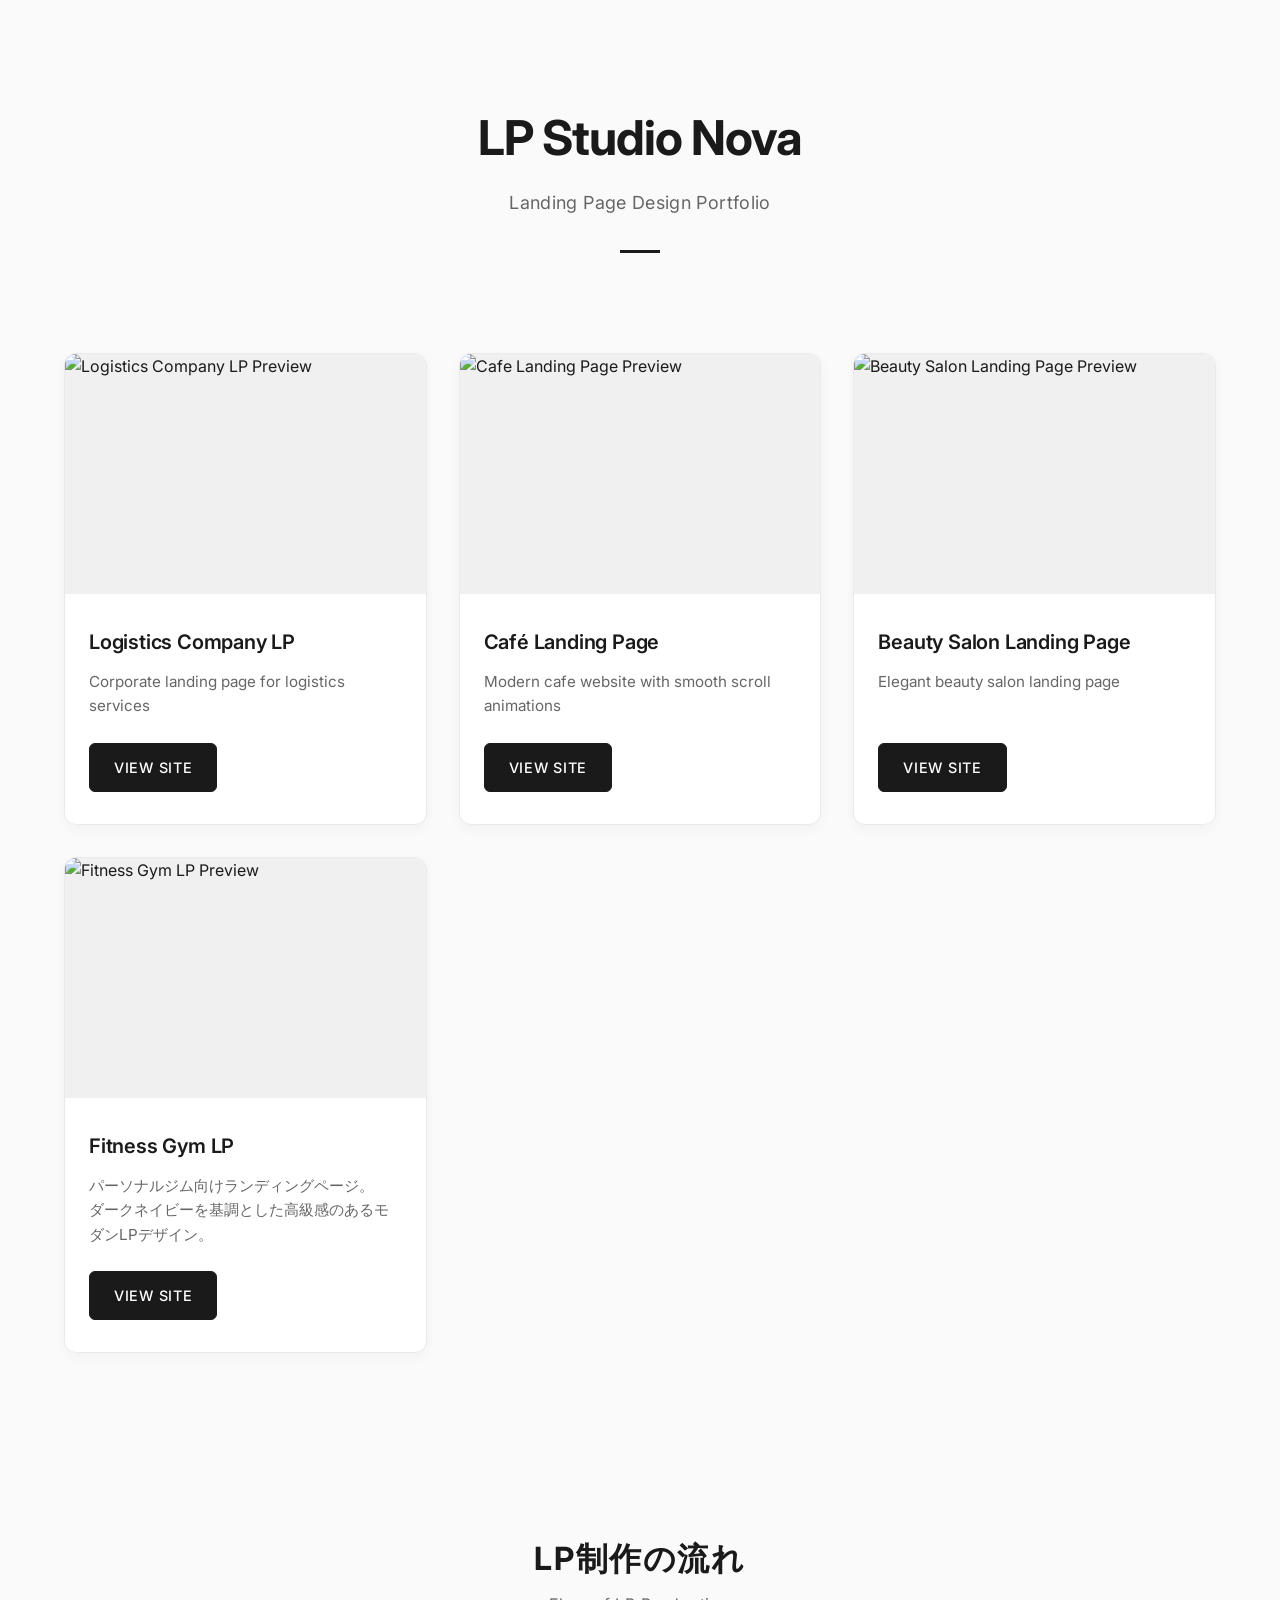
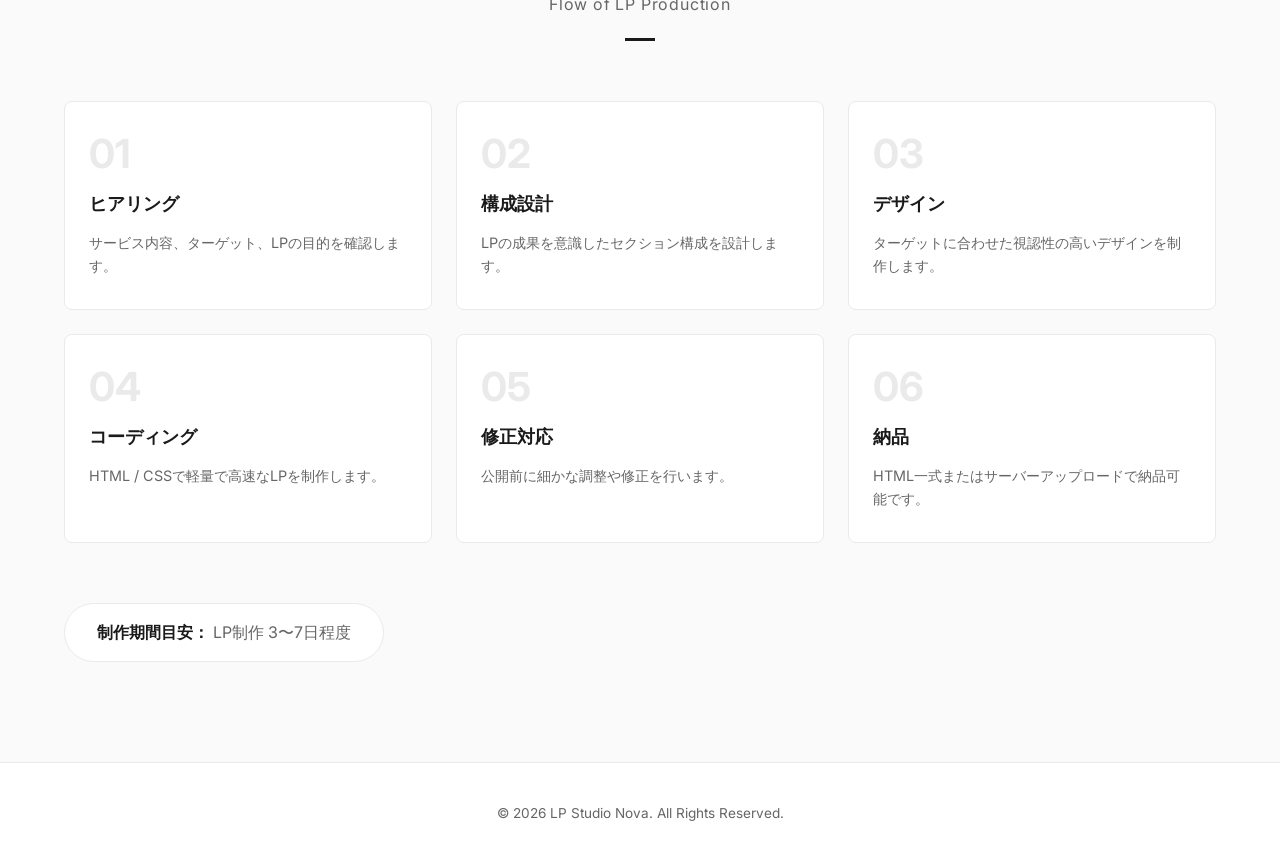
==== index.html @ b350d68b "Add files via upload" ====
<!DOCTYPE html>
<html lang="en">

<head>
    <meta charset="UTF-8">
    <meta name="viewport" content="width=device-width, initial-scale=1.0">
    <title>LP Studio Nova | Landing Page Design Portfolio</title>
    <meta name="description"
        content="LP Studio Nova - Showcase of clean, modern, and professional landing page designs.">
    <!-- Google Fonts: Inter -->
    <link rel="preconnect" href="https://fonts.googleapis.com">
    <link rel="preconnect" href="https://fonts.gstatic.com" crossorigin>
    <link href="https://fonts.googleapis.com/css2?family=Inter:wght@300;400;500;600;700&display=swap" rel="stylesheet">
    <!-- Custom CSS -->
    <link rel="stylesheet" href="style.css">
</head>

<body>
    <div class="page-wrapper">
        <!-- Header / Hero Section -->
        <header class="hero">
            <div class="container text-center">
                <h1 class="hero-title">LP Studio Nova</h1>
                <p class="hero-subtitle">Landing Page Design Portfolio</p>
                <div class="hero-divider"></div>
            </div>
        </header>

        <!-- Portfolio Grid Section -->
        <main class="portfolio-section">
            <div class="container">
                <div class="portfolio-grid">

                    <!-- Card 1: Logistics Company LP -->
                    <article class="portfolio-card">
                        <div class="card-image-wrapper">
                            <!-- Placeholder image representing Logistics / Corporate -->
                            <img src="https://images.unsplash.com/photo-1586528116311-ad8dd3c8310d?q=80&w=2070&auto=format&fit=crop"
                                alt="Logistics Company LP Preview" class="card-image" loading="lazy">
                        </div>
                        <div class="card-content">
                            <h2 class="card-title">Logistics Company LP</h2>
                            <p class="card-description">Corporate landing page for logistics services</p>
                            <a href="https://lp-studio-nova.github.io/logistics-lp/" target="_blank"
                                rel="noopener noreferrer" class="btn btn-primary">View Site</a>
                        </div>
                    </article>

                    <!-- Card 2: Cafe Landing Page -->
                    <article class="portfolio-card">
                        <div class="card-image-wrapper">
                            <!-- Placeholder image representing Cafe / Modern -->
                            <img src="https://images.unsplash.com/photo-1554118811-1e0d58224f24?q=80&w=2047&auto=format&fit=crop"
                                alt="Cafe Landing Page Preview" class="card-image" loading="lazy">
                        </div>
                        <div class="card-content">
                            <h2 class="card-title">Café Landing Page</h2>
                            <p class="card-description">Modern cafe website with smooth scroll animations</p>
                            <a href="https://lp-studio-nova.github.io/cafe-lp/" target="_blank"
                                rel="noopener noreferrer" class="btn btn-primary">View Site</a>
                        </div>
                    </article>

                    <!-- Card 3: Beauty Salon Landing Page -->
                    <article class="portfolio-card">
                        <div class="card-image-wrapper">
                            <!-- Placeholder image representing Beauty Salon / Elegant -->
                            <img src="https://images.unsplash.com/photo-1560066984-138dadb4c035?q=80&w=1974&auto=format&fit=crop"
                                alt="Beauty Salon Landing Page Preview" class="card-image" loading="lazy">
                        </div>
                        <div class="card-content">
                            <h2 class="card-title">Beauty Salon Landing Page</h2>
                            <p class="card-description">Elegant beauty salon landing page</p>
                            <a href="https://lp-studio-nova.github.io/beauty-lp/" target="_blank"
                                rel="noopener noreferrer" class="btn btn-primary">View Site</a>
                        </div>
                    </article>

                    <!-- Card 4: Fitness Gym LP -->
                    <article class="portfolio-card">
                        <div class="card-image-wrapper">
                            <!-- Placeholder image representing Fitness Gym / Modern -->
                            <img src="https://images.unsplash.com/photo-1534438327276-14e5300c3a48?q=80&w=2070&auto=format&fit=crop"
                                alt="Fitness Gym LP Preview" class="card-image" loading="lazy">
                        </div>
                        <div class="card-content">
                            <h2 class="card-title">Fitness Gym LP</h2>
                            <p class="card-description">パーソナルジム向けランディングページ。<br>ダークネイビーを基調とした高級感のあるモダンLPデザイン。</p>
                            <a href="https://lp-studio-nova.github.io/fitness-lp/" target="_blank"
                                rel="noopener noreferrer" class="btn btn-primary">View Site</a>
                        </div>
                    </article>

                </div>
            </div>
        </main>

        <!-- LP Production Flow Section -->
        <section class="flow-section">
            <div class="container">
                <div class="section-header text-center">
                    <h2 class="section-title">LP制作の流れ</h2>
                    <p class="section-subtitle">Flow of LP Production</p>
                    <div class="section-divider"></div>
                </div>

                <div class="flow-grid">
                    <div class="flow-card">
                        <div class="flow-step">01</div>
                        <h3 class="flow-title">ヒアリング</h3>
                        <p class="flow-description">サービス内容、ターゲット、LPの目的を確認します。</p>
                    </div>

                    <div class="flow-card">
                        <div class="flow-step">02</div>
                        <h3 class="flow-title">構成設計</h3>
                        <p class="flow-description">LPの成果を意識したセクション構成を設計します。</p>
                    </div>

                    <div class="flow-card">
                        <div class="flow-step">03</div>
                        <h3 class="flow-title">デザイン</h3>
                        <p class="flow-description">ターゲットに合わせた視認性の高いデザインを制作します。</p>
                    </div>

                    <div class="flow-card">
                        <div class="flow-step">04</div>
                        <h3 class="flow-title">コーディング</h3>
                        <p class="flow-description">HTML / CSSで軽量で高速なLPを制作します。</p>
                    </div>

                    <div class="flow-card">
                        <div class="flow-step">05</div>
                        <h3 class="flow-title">修正対応</h3>
                        <p class="flow-description">公開前に細かな調整や修正を行います。</p>
                    </div>

                    <div class="flow-card">
                        <div class="flow-step">06</div>
                        <h3 class="flow-title">納品</h3>
                        <p class="flow-description">HTML一式またはサーバーアップロードで納品可能です。</p>
                    </div>
                </div>

                <div class="flow-info text-center">
                    <span class="info-label">制作期間目安：</span>
                    <span class="info-value">LP制作 3〜7日程度</span>
                </div>
            </div>
        </section>

        <!-- Footer -->
        <footer class="footer">
            <div class="container text-center">
                <p>&copy; 2026 LP Studio Nova. All Rights Reserved.</p>
            </div>
        </footer>
    </div>
</body>

</html>
---- style.css ----
/* =========================================================================
   # Base Variables & Reset
   ========================================================================= */

:root {
    /* Color Palette - Clean, Minimal, Modern */
    --color-bg: #FAFAFA;
    --color-card-bg: #FFFFFF;

    --color-text-main: #1A1A1A;
    --color-text-light: #666666;

    --color-primary: #1A1A1A;
    --color-primary-hover: #404040;

    --color-white: #FFFFFF;
    --color-border: #EAEAEA;

    /* Typography */
    --font-main: 'Inter', system-ui, -apple-system, BlinkMacSystemFont, "Segoe UI", Roboto, sans-serif;

    /* Utilities */
    --transition-fast: all 0.2s ease-in-out;
    --transition-smooth: all 0.4s cubic-bezier(0.16, 1, 0.3, 1);
    --shadow-sm: 0 4px 12px rgba(0, 0, 0, 0.04);
    --shadow-md: 0 12px 24px rgba(0, 0, 0, 0.08);
}

*,
*::before,
*::after {
    box-sizing: border-box;
    margin: 0;
    padding: 0;
}

body {
    font-family: var(--font-main);
    color: var(--color-text-main);
    background-color: var(--color-bg);
    line-height: 1.6;
    -webkit-font-smoothing: antialiased;
    -moz-osx-font-smoothing: grayscale;
}

a {
    color: inherit;
    text-decoration: none;
    transition: var(--transition-fast);
}

img {
    max-width: 100%;
    height: auto;
    display: block;
}

/* =========================================================================
   # Layout & Typography Structure
   ========================================================================= */

.page-wrapper {
    display: flex;
    flex-direction: column;
    min-height: 100vh;
}

.container {
    width: 100%;
    max-width: 1200px;
    margin: 0 auto;
    padding: 0 24px;
}

.text-center {
    text-align: center;
}

/* =========================================================================
   # Hero Section
   ========================================================================= */

.hero {
    padding: 100px 0 60px;
    display: flex;
    flex-direction: column;
    align-items: center;
    justify-content: center;
}

.hero-title {
    font-size: 3rem;
    font-weight: 700;
    letter-spacing: -0.02em;
    margin-bottom: 12px;
}

.hero-subtitle {
    font-size: 1.125rem;
    color: var(--color-text-light);
    font-weight: 400;
    letter-spacing: 0.02em;
}

.hero-divider {
    width: 40px;
    height: 3px;
    background-color: var(--color-primary);
    margin: 32px auto 0;
}

/* =========================================================================
   # Portfolio Grid Section
   ========================================================================= */

.portfolio-section {
    flex: 1;
    padding: 40px 0 100px;
}

.portfolio-grid {
    display: grid;
    grid-template-columns: repeat(3, 1fr);
    gap: 32px;
}

/* =========================================================================
   # Portfolio Card
   ========================================================================= */

.portfolio-card {
    background-color: var(--color-card-bg);
    border-radius: 12px;
    overflow: hidden;
    box-shadow: var(--shadow-sm);
    transition: var(--transition-smooth);
    border: 1px solid var(--color-border);
    display: flex;
    flex-direction: column;
    height: 100%;
}

.portfolio-card:hover {
    transform: translateY(-5px);
    box-shadow: var(--shadow-md);
}

.card-image-wrapper {
    position: relative;
    width: 100%;
    padding-top: 66.66%;
    /* 3:2 Aspect Ratio */
    overflow: hidden;
    background-color: #f0f0f0;
}

.card-image {
    position: absolute;
    top: 0;
    left: 0;
    width: 100%;
    height: 100%;
    object-fit: cover;
    transition: transform 0.6s cubic-bezier(0.16, 1, 0.3, 1);
}

.portfolio-card:hover .card-image {
    transform: scale(1.05);
}

.card-content {
    padding: 32px 24px;
    display: flex;
    flex-direction: column;
    flex: 1;
}

.card-title {
    font-size: 1.25rem;
    font-weight: 600;
    margin-bottom: 12px;
    letter-spacing: -0.01em;
}

.card-description {
    font-size: 0.95rem;
    color: var(--color-text-light);
    margin-bottom: 24px;
    flex: 1;
    /* Pushes the button to the bottom */
}

/* =========================================================================
   # Buttons
   ========================================================================= */

.btn {
    display: inline-flex;
    align-items: center;
    justify-content: center;
    padding: 12px 24px;
    font-size: 0.9rem;
    font-weight: 500;
    border-radius: 6px;
    cursor: pointer;
    transition: var(--transition-fast);
    text-transform: uppercase;
    letter-spacing: 0.05em;
    align-self: flex-start;
}

.btn-primary {
    background-color: var(--color-primary);
    color: var(--color-white);
    border: 1px solid var(--color-primary);
}

.btn-primary:hover {
    background-color: var(--color-primary-hover);
    border-color: var(--color-primary-hover);
}

/* =========================================================================
   # Flow Section
   ========================================================================= */

.flow-section {
    padding: 80px 0 100px;
    background-color: var(--color-bg);
}

.section-header {
    margin-bottom: 60px;
}

.section-title {
    font-size: 2rem;
    font-weight: 700;
    margin-bottom: 8px;
    letter-spacing: 0.05em;
}

.section-subtitle {
    font-size: 1rem;
    color: var(--color-text-light);
    letter-spacing: 0.05em;
}

.section-divider {
    width: 30px;
    height: 3px;
    background-color: var(--color-primary);
    margin: 20px auto 0;
}

.flow-grid {
    display: grid;
    grid-template-columns: repeat(3, 1fr);
    gap: 24px;
    margin-bottom: 60px;
}

.flow-card {
    background-color: var(--color-card-bg);
    padding: 32px 24px;
    border-radius: 8px;
    border: 1px solid var(--color-border);
    transition: var(--transition-fast);
}

.flow-card:hover {
    border-color: var(--color-primary);
    box-shadow: var(--shadow-sm);
}

.flow-step {
    font-size: 2.5rem;
    font-weight: 700;
    color: var(--color-border);
    margin-bottom: 16px;
    line-height: 1;
    font-family: var(--font-main);
    transition: color var(--transition-fast);
}

.flow-card:hover .flow-step {
    color: var(--color-primary);
}

.flow-title {
    font-size: 1.125rem;
    font-weight: 600;
    margin-bottom: 12px;
}

.flow-description {
    font-size: 0.9rem;
    color: var(--color-text-light);
    line-height: 1.6;
}

.flow-info {
    display: inline-block;
    background-color: var(--color-card-bg);
    padding: 16px 32px;
    border-radius: 50px;
    border: 1px solid var(--color-border);
    font-size: 1rem;
}

.info-label {
    font-weight: 600;
    color: var(--color-text-main);
}

.info-value {
    color: var(--color-text-light);
}

/* =========================================================================
   # Footer
   ========================================================================= */

.footer {
    padding: 40px 0;
    border-top: 1px solid var(--color-border);
    color: var(--color-text-light);
    font-size: 0.85rem;
    background-color: var(--color-card-bg);
}

/* =========================================================================
   # Responsive Design
   ========================================================================= */

@media (max-width: 992px) {
    .portfolio-grid {
        grid-template-columns: repeat(2, 1fr);
    }

    .flow-grid {
        grid-template-columns: repeat(2, 1fr);
    }
}

@media (max-width: 768px) {
    .hero {
        padding: 80px 0 40px;
    }

    .hero-title {
        font-size: 2.5rem;
    }

    .portfolio-grid {
        grid-template-columns: 1fr;
        gap: 24px;
    }

    .flow-grid {
        grid-template-columns: 1fr;
        gap: 16px;
    }

    /* On mobile, full width buttons feel better */
    .btn {
        width: 100%;
    }
}
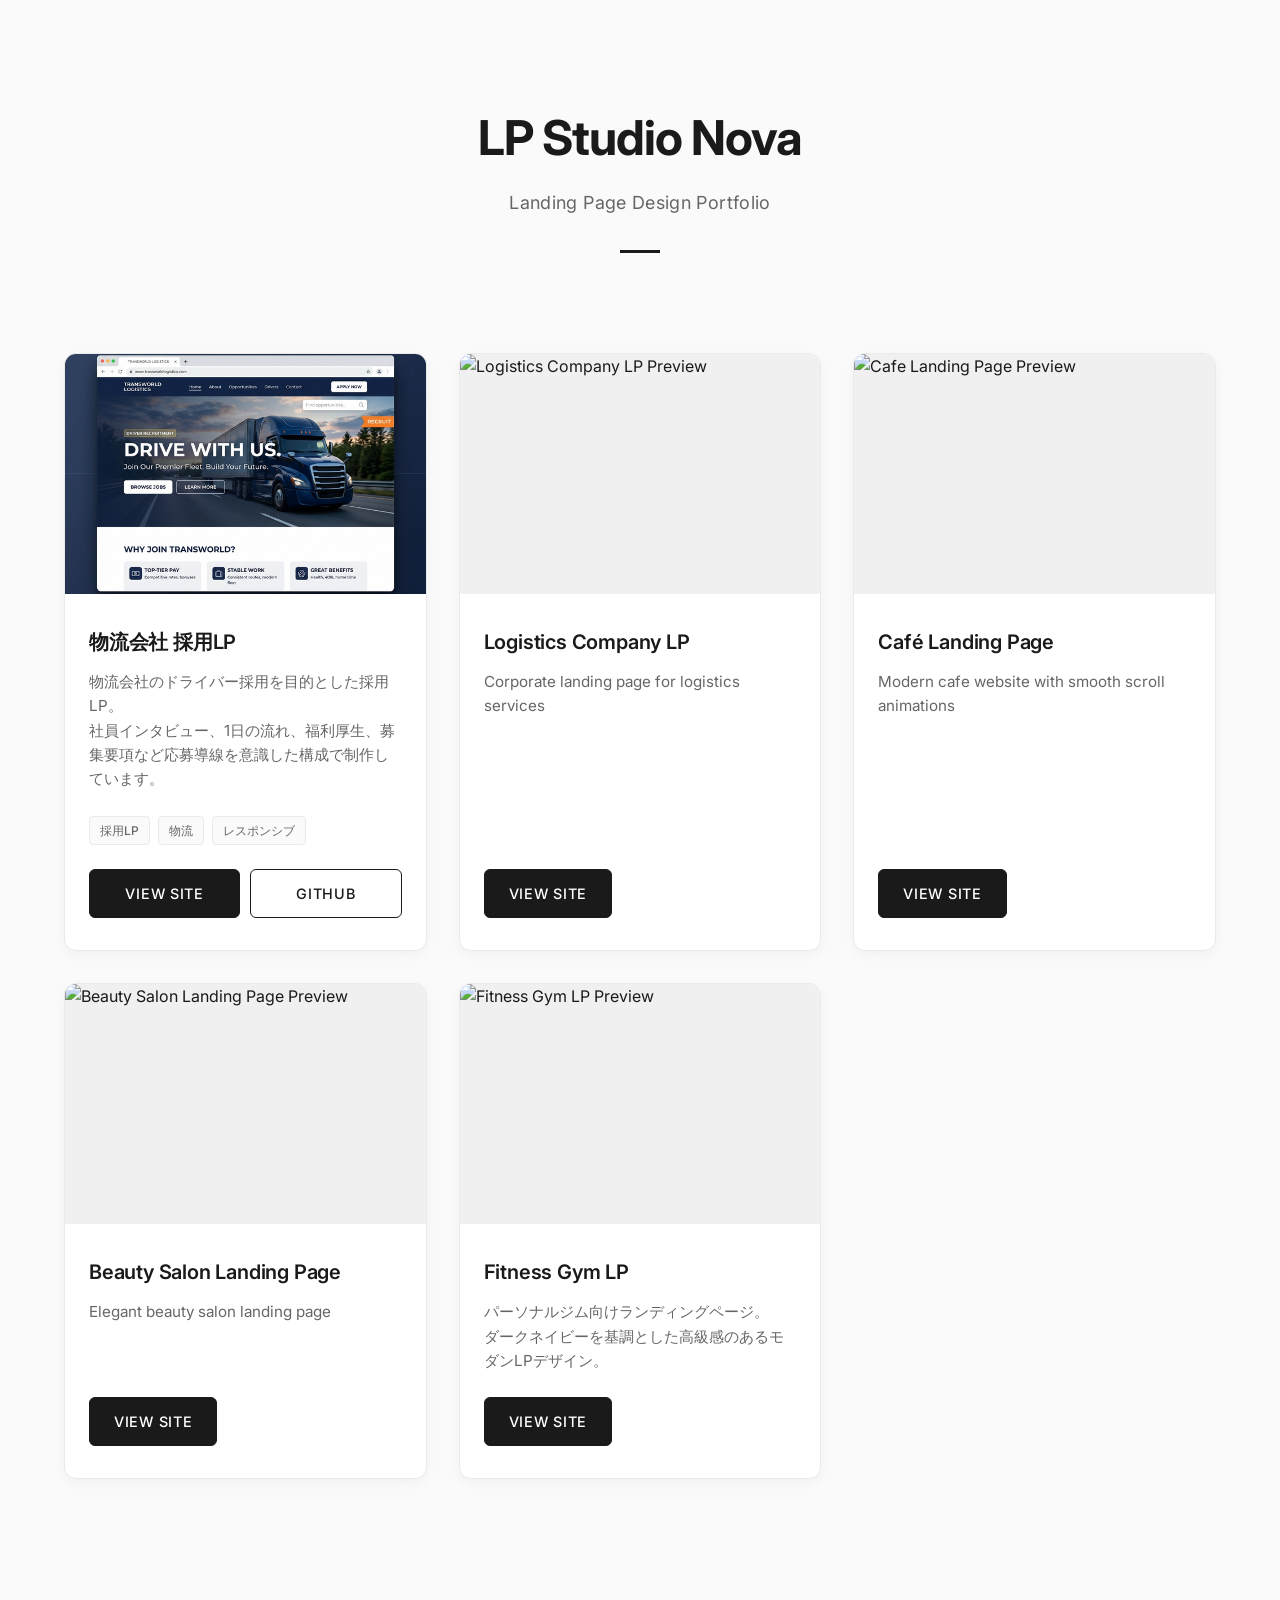
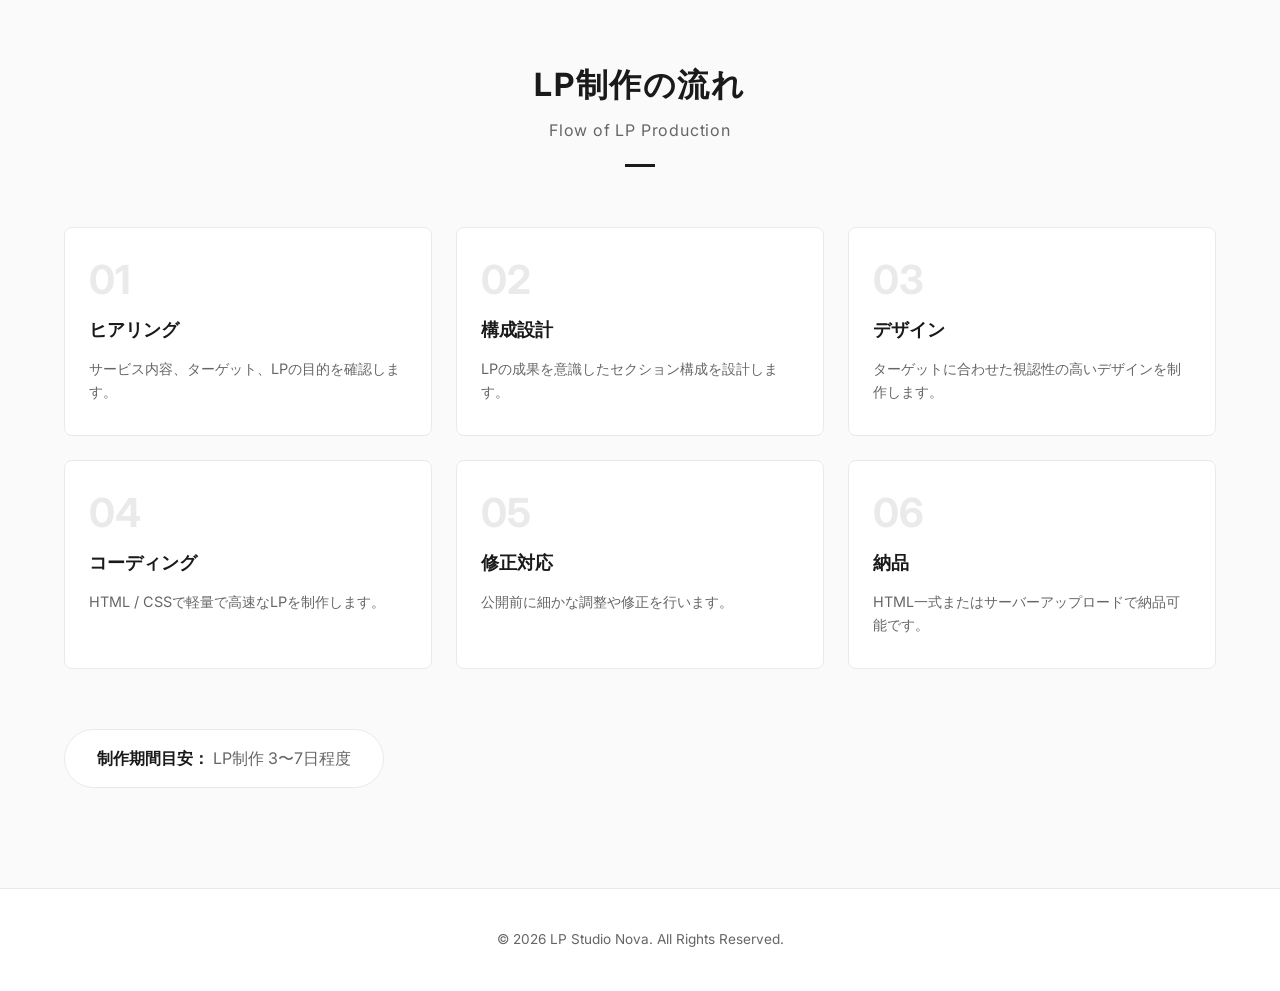
==== commit 686c5bb9: "Add logistics recruitment LP to portfolio" ====
--- a/index.html
+++ b/index.html
@@ -30,6 +30,29 @@
         <main class="portfolio-section">
             <div class="container">
                 <div class="portfolio-grid">
+
+                    <!-- Card 0: Recruit Driver LP -->
+                    <article class="portfolio-card">
+                        <div class="card-image-wrapper">
+                            <img src="images/recruit-driver-lp.jpg"
+                                alt="物流会社 採用LP（ドライバー募集） Preview" class="card-image" loading="lazy">
+                        </div>
+                        <div class="card-content">
+                            <h2 class="card-title">物流会社 採用LP</h2>
+                            <p class="card-description">物流会社のドライバー採用を目的とした採用LP。<br>社員インタビュー、1日の流れ、福利厚生、募集要項など応募導線を意識した構成で制作しています。</p>
+                            <div class="portfolio-tags">
+                                <span class="tag">採用LP</span>
+                                <span class="tag">物流</span>
+                                <span class="tag">レスポンシブ</span>
+                            </div>
+                            <div class="portfolio-links">
+                                <a href="https://lp-studio-nova.github.io/recruit-driver-lp/" target="_blank"
+                                    rel="noopener noreferrer" class="btn btn-primary">View Site</a>
+                                <a href="https://github.com/lp-studio-nova/recruit-driver-lp" target="_blank"
+                                    rel="noopener noreferrer" class="btn btn-outline">GitHub</a>
+                            </div>
+                        </div>
+                    </article>
 
                     <!-- Card 1: Logistics Company LP -->
                     <article class="portfolio-card">
--- a/style.css
+++ b/style.css
@@ -188,6 +188,37 @@
     margin-bottom: 24px;
     flex: 1;
     /* Pushes the button to the bottom */
+}
+
+/* =========================================================================
+   # Tags & Links
+   ========================================================================= */
+
+.portfolio-tags {
+    display: flex;
+    flex-wrap: wrap;
+    gap: 8px;
+    margin-bottom: 24px;
+}
+
+.tag {
+    font-size: 0.75rem;
+    font-weight: 500;
+    color: var(--color-text-light);
+    background-color: var(--color-bg);
+    padding: 4px 10px;
+    border-radius: 4px;
+    border: 1px solid var(--color-border);
+}
+
+.portfolio-links {
+    display: flex;
+    gap: 10px;
+    margin-top: auto;
+}
+
+.portfolio-links .btn {
+    flex: 1;
 }
 
 /* =========================================================================
@@ -220,6 +251,16 @@
     border-color: var(--color-primary-hover);
 }
 
+.btn-outline {
+    background-color: transparent;
+    color: var(--color-primary);
+    border: 1px solid var(--color-primary);
+}
+
+.btn-outline:hover {
+    background-color: var(--color-bg);
+}
+
 /* =========================================================================
    # Flow Section
    ========================================================================= */
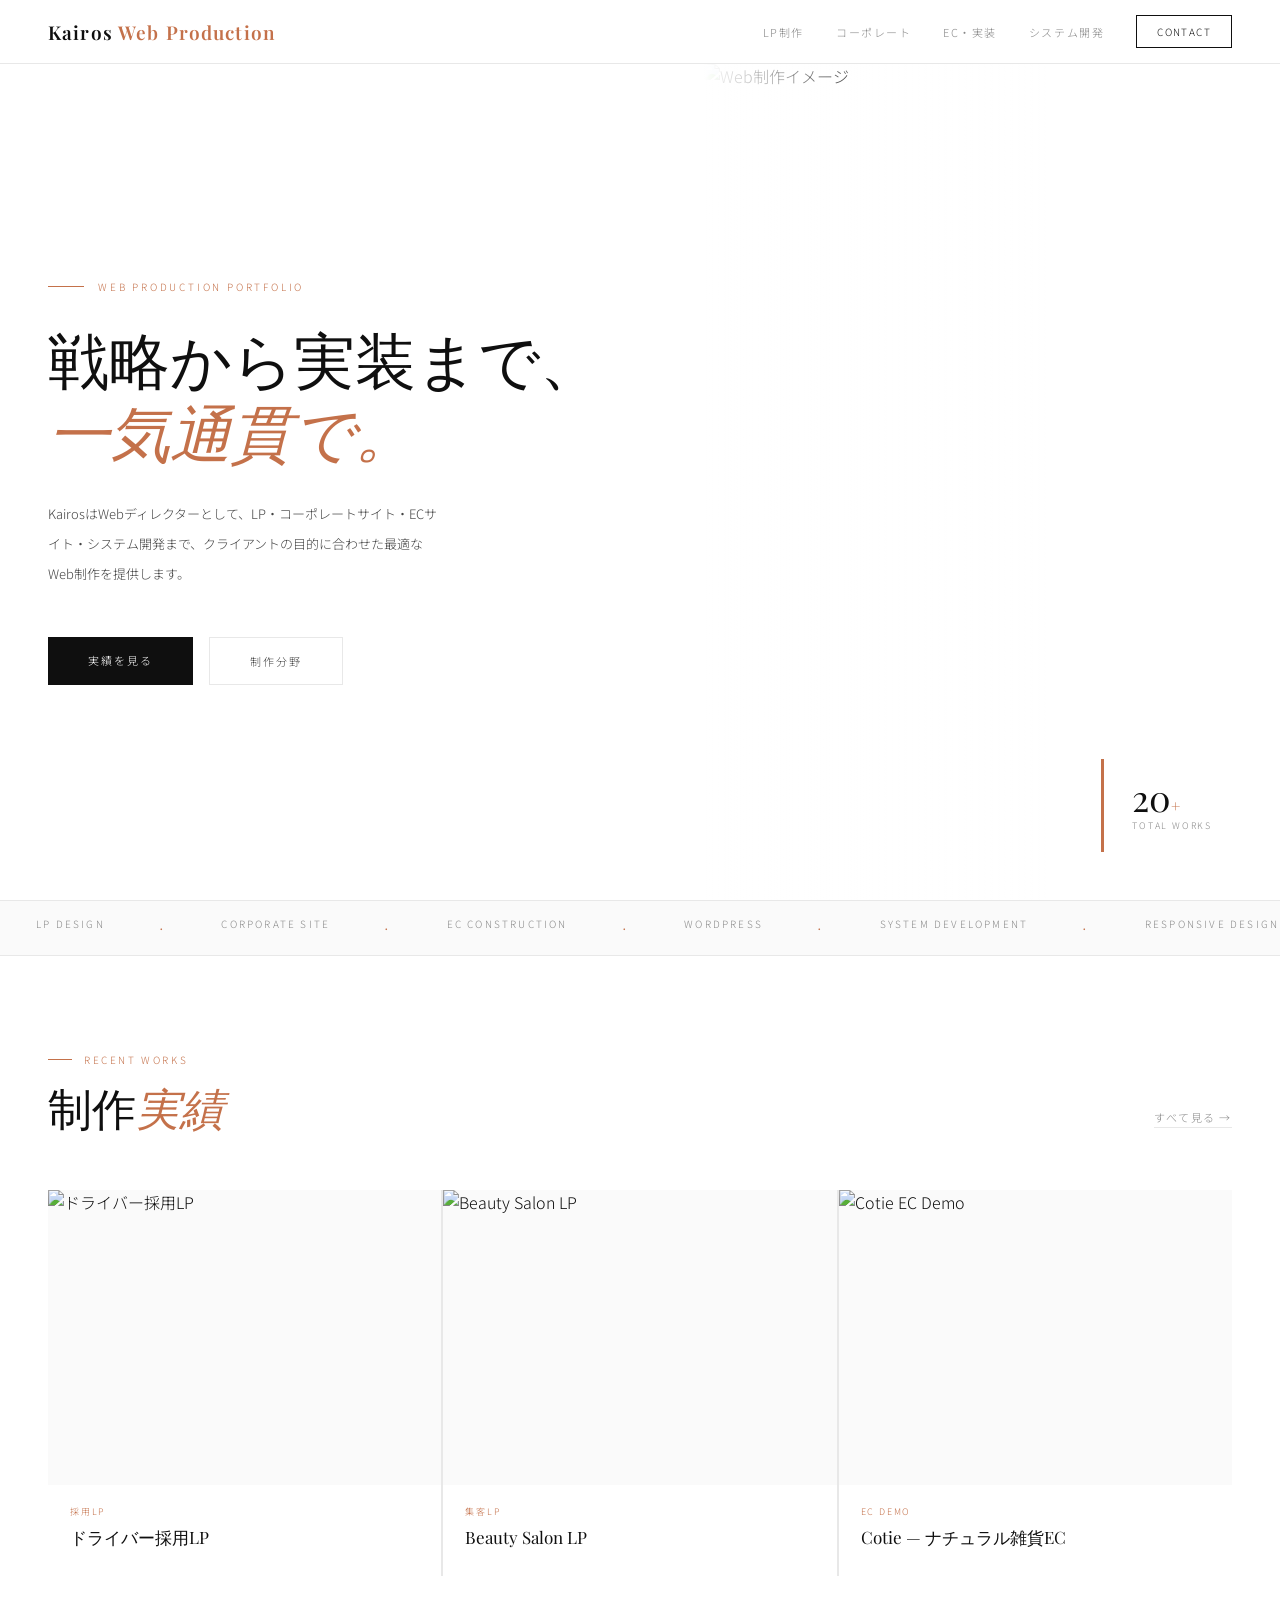
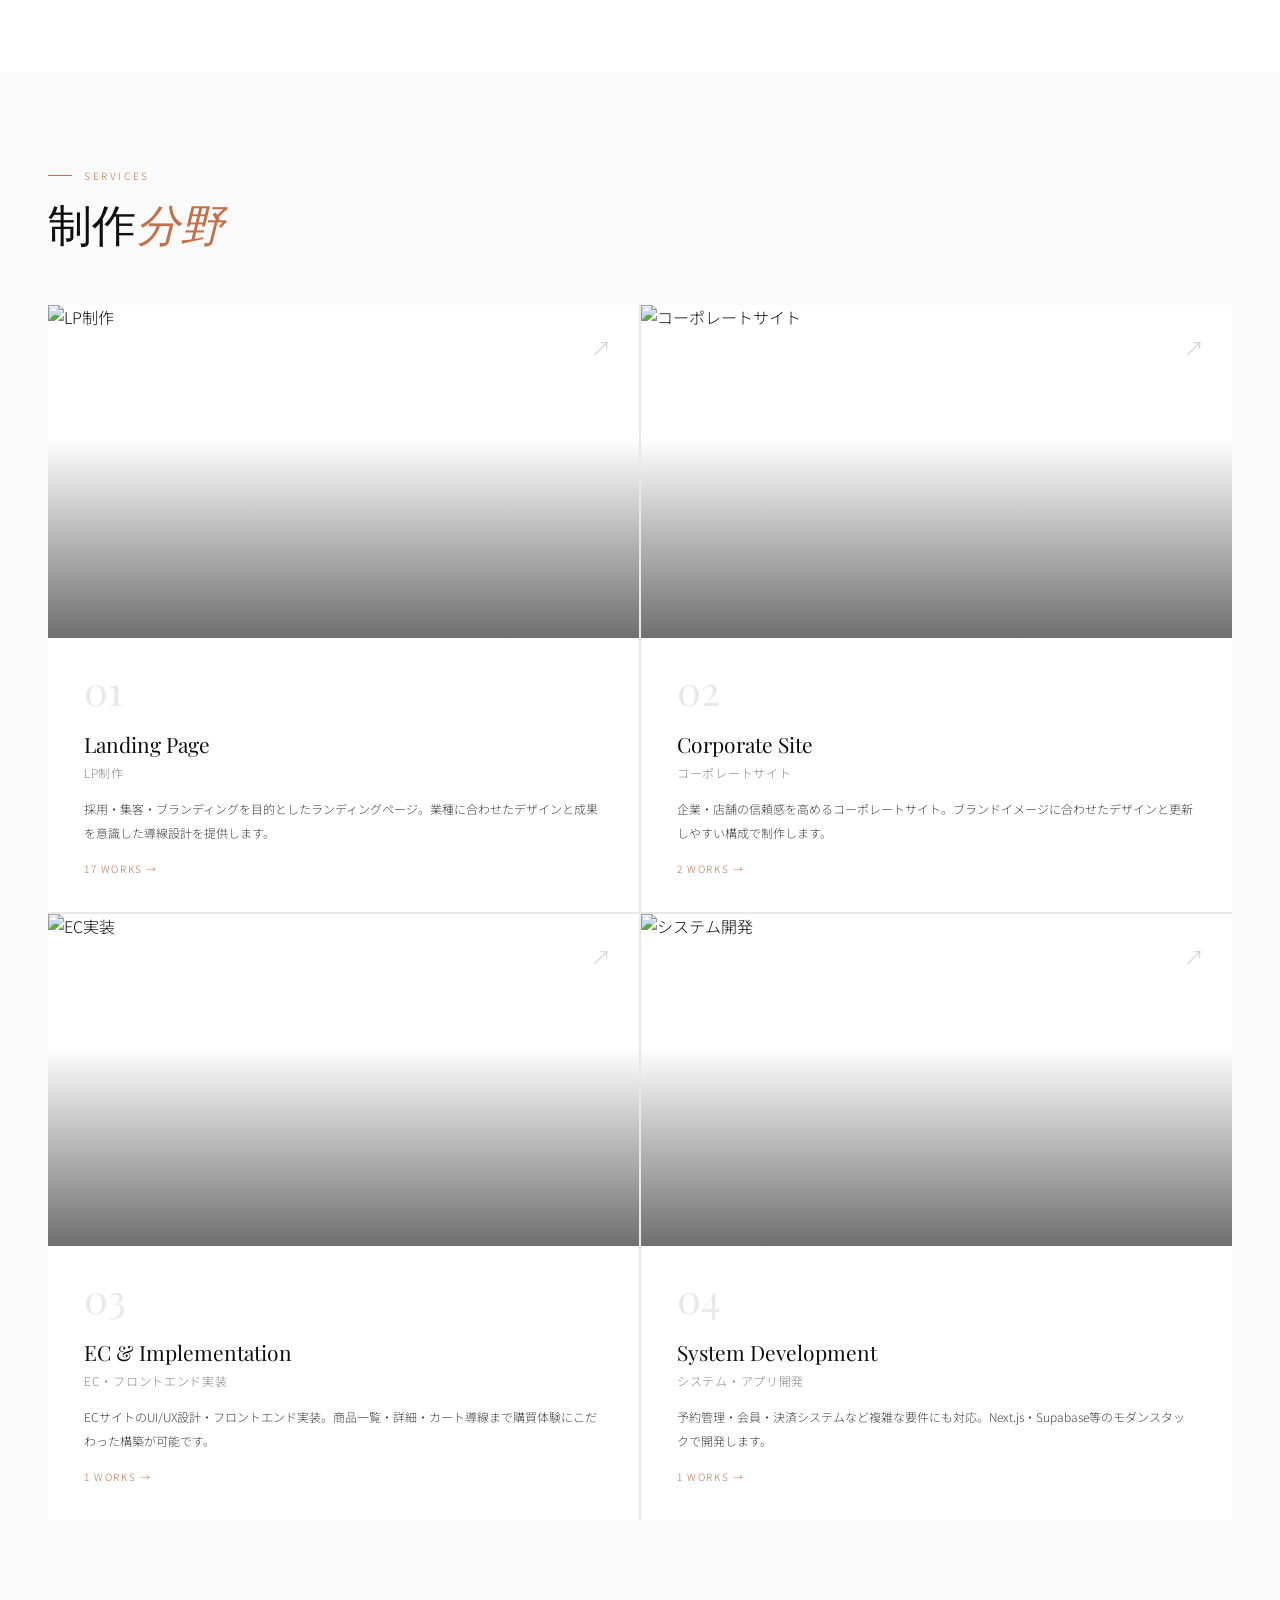
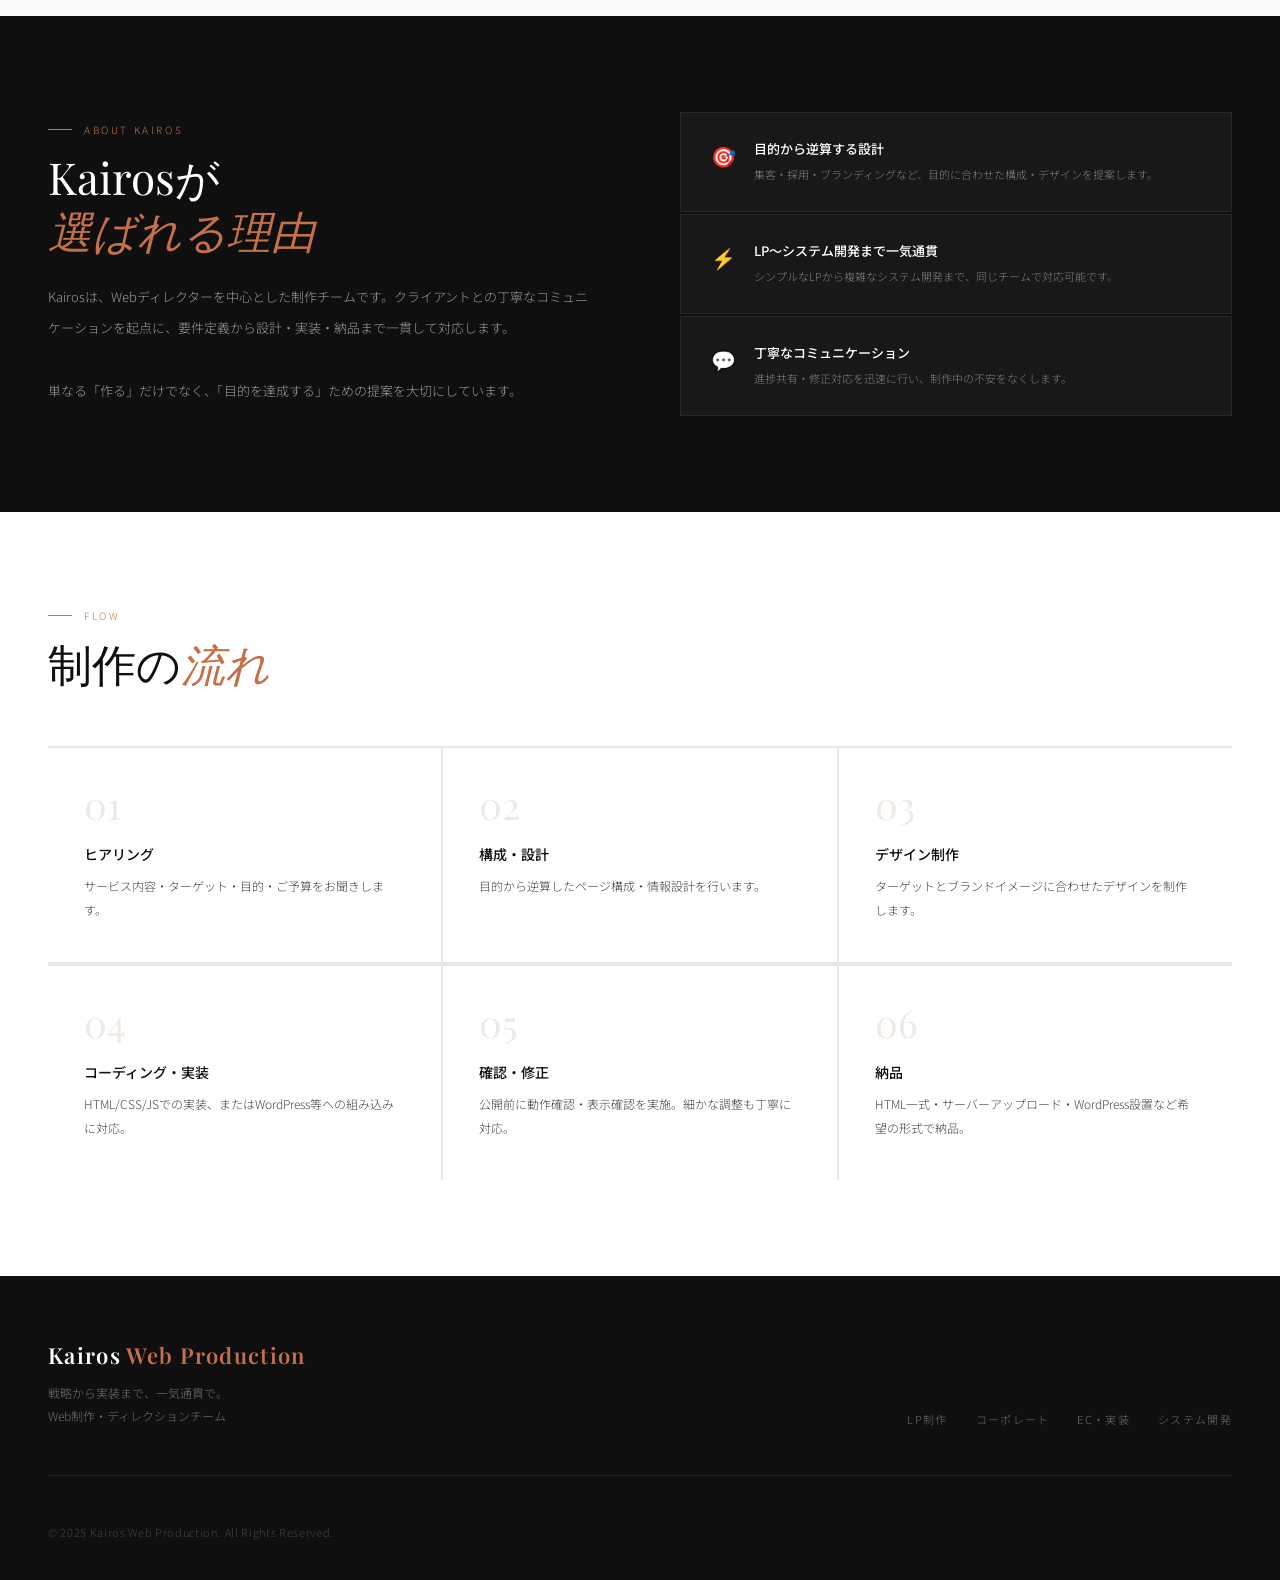
==== commit 646933e9: "Add files via upload" ====
--- a/index.html
+++ b/index.html
@@ -1,184 +1,614 @@
 <!DOCTYPE html>
-<html lang="en">
-
+<html lang="ja">
 <head>
-    <meta charset="UTF-8">
-    <meta name="viewport" content="width=device-width, initial-scale=1.0">
-    <title>LP Studio Nova | Landing Page Design Portfolio</title>
-    <meta name="description"
-        content="LP Studio Nova - Showcase of clean, modern, and professional landing page designs.">
-    <!-- Google Fonts: Inter -->
-    <link rel="preconnect" href="https://fonts.googleapis.com">
-    <link rel="preconnect" href="https://fonts.gstatic.com" crossorigin>
-    <link href="https://fonts.googleapis.com/css2?family=Inter:wght@300;400;500;600;700&display=swap" rel="stylesheet">
-    <!-- Custom CSS -->
-    <link rel="stylesheet" href="style.css">
+<meta charset="UTF-8">
+<meta name="viewport" content="width=device-width, initial-scale=1.0">
+<title>Kairos Web Production | Webディレクション・制作実績</title>
+<meta name="description" content="KairosはWebディレクターとして、LP・コーポレートサイト・ECサイト・システム開発まで幅広く対応するWeb制作チームです。">
+<link rel="preconnect" href="https://fonts.googleapis.com">
+<link rel="preconnect" href="https://fonts.gstatic.com" crossorigin>
+<link href="https://fonts.googleapis.com/css2?family=Playfair+Display:ital,wght@0,400;0,600;1,400&family=Noto+Sans+JP:wght@300;400;500&display=swap" rel="stylesheet">
+<style>
+:root {
+  --black: #0f0f0f;
+  --dark: #1a1a1a;
+  --gray-dark: #444;
+  --gray: #888;
+  --gray-light: #ccc;
+  --border: #e8e8e8;
+  --bg: #fafafa;
+  --white: #ffffff;
+  --accent: #c4714a;
+  --accent-light: #f0e8e3;
+}
+* { margin: 0; padding: 0; box-sizing: border-box; }
+html { scroll-behavior: smooth; }
+body {
+  font-family: 'Noto Sans JP', sans-serif;
+  font-weight: 300;
+  background: var(--white);
+  color: var(--black);
+  overflow-x: hidden;
+}
+
+/* ── HEADER ── */
+header {
+  position: fixed; top: 0; left: 0; right: 0; z-index: 100;
+  background: rgba(255,255,255,0.94);
+  backdrop-filter: blur(14px);
+  border-bottom: 1px solid var(--border);
+  height: 64px;
+  display: flex; align-items: center;
+  padding: 0 48px;
+  justify-content: space-between;
+}
+.header-logo {
+  font-family: 'Playfair Display', serif;
+  font-size: 19px; font-weight: 600; letter-spacing: 0.06em;
+  color: var(--black); text-decoration: none;
+}
+.header-logo span { color: var(--accent); }
+nav { display: flex; gap: 32px; align-items: center; }
+nav a {
+  font-size: 11px; letter-spacing: 0.14em; text-transform: uppercase;
+  color: var(--gray); text-decoration: none; transition: color 0.2s;
+}
+nav a:hover { color: var(--black); }
+.nav-contact {
+  border: 1px solid var(--black);
+  padding: 8px 20px; font-size: 10px;
+  letter-spacing: 0.14em; text-transform: uppercase;
+  color: var(--black) !important; transition: all 0.25s !important;
+}
+.nav-contact:hover { background: var(--black); color: var(--white) !important; }
+.hamburger { display: none; flex-direction: column; gap: 5px; cursor: pointer; background: none; border: none; }
+.hamburger span { width: 22px; height: 1px; background: var(--black); display: block; }
+
+/* ── HERO (フルビジュアル版) ── */
+.hero {
+  min-height: 100vh;
+  padding-top: 64px;
+  display: grid;
+  grid-template-columns: 55% 45%;
+  position: relative;
+}
+.hero-left {
+  display: flex; flex-direction: column;
+  justify-content: center;
+  padding: 80px 64px 80px 48px;
+  position: relative; z-index: 1;
+}
+.hero-eyebrow {
+  font-size: 10px; letter-spacing: 0.28em; text-transform: uppercase;
+  color: var(--accent); margin-bottom: 28px;
+  display: flex; align-items: center; gap: 14px;
+  opacity: 0; animation: fadeUp 0.8s 0.2s ease forwards;
+}
+.hero-eyebrow::before { content: ''; width: 36px; height: 1px; background: var(--accent); }
+.hero-title {
+  font-family: 'Playfair Display', serif;
+  font-size: clamp(42px, 4.8vw, 68px);
+  font-weight: 400; line-height: 1.18;
+  margin-bottom: 32px;
+  opacity: 0; animation: fadeUp 0.9s 0.35s ease forwards;
+}
+.hero-title em { font-style: italic; color: var(--accent); display: block; }
+.hero-desc {
+  font-size: 13px; line-height: 2.3; color: var(--gray-dark);
+  max-width: 400px; margin-bottom: 48px;
+  opacity: 0; animation: fadeUp 0.9s 0.5s ease forwards;
+}
+.hero-cta {
+  display: flex; gap: 16px; flex-wrap: wrap;
+  opacity: 0; animation: fadeUp 0.9s 0.65s ease forwards;
+}
+.btn-primary {
+  display: inline-block;
+  background: var(--black); color: var(--white);
+  padding: 15px 40px; font-size: 11px;
+  letter-spacing: 0.18em; text-transform: uppercase;
+  text-decoration: none; transition: background 0.25s;
+}
+.btn-primary:hover { background: var(--accent); }
+.btn-secondary {
+  display: inline-block;
+  border: 1px solid var(--border); color: var(--gray-dark);
+  padding: 15px 40px; font-size: 11px;
+  letter-spacing: 0.18em; text-transform: uppercase;
+  text-decoration: none; transition: all 0.25s;
+}
+.btn-secondary:hover { border-color: var(--black); color: var(--black); }
+
+/* HERO RIGHT — 画像コラージュ */
+.hero-right {
+  position: relative; overflow: hidden;
+  opacity: 0; animation: fadeIn 1.2s 0.4s ease forwards;
+}
+.hero-img-main {
+  position: absolute; inset: 0;
+  width: 100%; height: 100%;
+  object-fit: cover; object-position: center;
+}
+.hero-img-overlay {
+  position: absolute; inset: 0;
+  background: linear-gradient(to right, var(--white) 0%, rgba(255,255,255,0.1) 30%, transparent 60%);
+}
+.hero-img-card {
+  position: absolute; bottom: 48px; right: 40px;
+  background: rgba(255,255,255,0.95);
+  backdrop-filter: blur(10px);
+  padding: 20px 28px;
+  border-left: 3px solid var(--accent);
+  animation: fadeUp 1s 0.9s ease both;
+}
+.hero-img-card-num {
+  font-family: 'Playfair Display', serif;
+  font-size: 36px; font-weight: 400; color: var(--black); line-height: 1;
+}
+.hero-img-card-num span { font-size: 16px; color: var(--accent); }
+.hero-img-card-label {
+  font-size: 9px; letter-spacing: 0.2em; text-transform: uppercase; color: var(--gray); margin-top: 4px;
+}
+
+/* ── MARQUEE ── */
+.marquee-wrap {
+  border-top: 1px solid var(--border);
+  border-bottom: 1px solid var(--border);
+  padding: 15px 0; overflow: hidden; background: var(--bg);
+}
+.marquee-track {
+  display: flex; white-space: nowrap;
+  animation: marquee 30s linear infinite;
+}
+.marquee-track span {
+  font-size: 10px; letter-spacing: 0.22em; text-transform: uppercase;
+  padding: 0 36px; color: var(--gray);
+}
+.marquee-track .dot { color: var(--accent); padding: 0 16px; font-size: 16px; }
+
+/* ── WORKS PREVIEW ── */
+.works-preview { padding: 96px 48px; background: var(--white); }
+.section-header { margin-bottom: 56px; display: flex; justify-content: space-between; align-items: flex-end; }
+.section-header-left {}
+.section-eyebrow {
+  font-size: 10px; letter-spacing: 0.26em; text-transform: uppercase;
+  color: var(--accent); margin-bottom: 14px;
+  display: flex; align-items: center; gap: 12px;
+}
+.section-eyebrow::before { content: ''; width: 24px; height: 1px; background: var(--accent); }
+.section-title {
+  font-family: 'Playfair Display', serif;
+  font-size: clamp(28px, 3.5vw, 44px); font-weight: 400; line-height: 1.2;
+}
+.section-title em { font-style: italic; color: var(--accent); }
+.see-all {
+  font-size: 11px; letter-spacing: 0.14em; text-transform: uppercase;
+  color: var(--gray); text-decoration: none; border-bottom: 1px solid var(--border);
+  padding-bottom: 2px; transition: all 0.2s; white-space: nowrap; margin-bottom: 6px;
+}
+.see-all:hover { color: var(--black); border-color: var(--black); }
+
+/* WORKS グリッド（ホームプレビュー用） */
+.preview-grid {
+  display: grid;
+  grid-template-columns: repeat(3, 1fr);
+  gap: 2px; background: var(--border);
+}
+.preview-card {
+  background: var(--white); text-decoration: none; color: inherit;
+  display: block; overflow: hidden; position: relative;
+  transition: transform 0.3s;
+}
+.preview-card:hover { transform: translateY(-4px); box-shadow: 0 12px 40px rgba(0,0,0,0.1); }
+.preview-card:hover .preview-img img { transform: scale(1.05); }
+.preview-card:hover .preview-overlay { opacity: 1; }
+.preview-img { aspect-ratio: 4/3; overflow: hidden; background: var(--bg); position: relative; }
+.preview-img img { width: 100%; height: 100%; object-fit: cover; display: block; transition: transform 0.6s; }
+.preview-overlay {
+  position: absolute; inset: 0;
+  background: rgba(15,15,15,0.45);
+  display: flex; align-items: center; justify-content: center;
+  opacity: 0; transition: opacity 0.3s;
+}
+.preview-overlay span {
+  border: 1px solid white; color: white;
+  padding: 9px 22px; font-size: 10px; letter-spacing: 0.16em; text-transform: uppercase;
+}
+.preview-info { padding: 20px 22px 26px; }
+.preview-tag { font-size: 9px; letter-spacing: 0.2em; text-transform: uppercase; color: var(--accent); margin-bottom: 8px; }
+.preview-title { font-family: 'Playfair Display', serif; font-size: 17px; font-weight: 400; line-height: 1.4; }
+
+/* ── SERVICES ── */
+.services-section { padding: 96px 48px; background: var(--bg); }
+.services-grid {
+  display: grid; grid-template-columns: repeat(2, 1fr);
+  gap: 2px; background: var(--border);
+}
+.service-card {
+  background: var(--white); padding: 0;
+  text-decoration: none; color: inherit;
+  display: block; position: relative; overflow: hidden;
+  transition: box-shadow 0.3s;
+}
+.service-card:hover { box-shadow: 0 8px 40px rgba(0,0,0,0.08); }
+.service-card:hover .service-img img { transform: scale(1.04); }
+.service-card:hover .service-arrow { transform: translate(4px,-4px); }
+.service-img { aspect-ratio: 16/9; overflow: hidden; position: relative; }
+.service-img img { width: 100%; height: 100%; object-fit: cover; display: block; transition: transform 0.6s; }
+.service-img-overlay {
+  position: absolute; inset: 0;
+  background: linear-gradient(to top, rgba(15,15,15,0.6) 0%, transparent 60%);
+}
+.service-body { padding: 32px 36px 36px; }
+.service-num {
+  font-family: 'Playfair Display', serif; font-size: 40px; font-weight: 400;
+  color: var(--border); line-height: 1; margin-bottom: 20px;
+}
+.service-name { font-family: 'Playfair Display', serif; font-size: 21px; font-weight: 400; margin-bottom: 6px; }
+.service-name-ja { font-size: 12px; color: var(--gray); margin-bottom: 16px; letter-spacing: 0.06em; }
+.service-desc { font-size: 12px; line-height: 2; color: var(--gray-dark); margin-bottom: 16px; }
+.service-count { font-size: 10px; letter-spacing: 0.16em; text-transform: uppercase; color: var(--accent); }
+.service-arrow {
+  position: absolute; top: 28px; right: 28px;
+  font-size: 20px; color: var(--gray-light); transition: transform 0.3s;
+}
+
+/* ── ABOUT (ダーク) ── */
+.about { background: var(--black); color: var(--white); padding: 96px 48px; }
+.about-inner { display: grid; grid-template-columns: 1fr 1fr; gap: 80px; align-items: center; }
+.about .section-eyebrow { color: var(--accent); }
+.about .section-eyebrow::before { background: var(--accent); }
+.about .section-title { color: var(--white); }
+.about-body { font-size: 13px; line-height: 2.4; color: rgba(255,255,255,0.58); margin-top: 24px; }
+.about-right { display: flex; flex-direction: column; gap: 2px; }
+.about-item {
+  background: rgba(255,255,255,0.04); border: 1px solid rgba(255,255,255,0.07);
+  padding: 26px 30px; display: flex; align-items: flex-start; gap: 18px;
+  transition: background 0.2s;
+}
+.about-item:hover { background: rgba(255,255,255,0.07); }
+.about-item-icon { font-size: 20px; flex-shrink: 0; margin-top: 2px; }
+.about-item-title { font-size: 13px; font-weight: 500; margin-bottom: 6px; }
+.about-item-desc { font-size: 11px; line-height: 1.9; color: rgba(255,255,255,0.45); }
+
+/* ── FLOW ── */
+.flow-section { padding: 96px 48px; }
+.flow-grid { display: grid; grid-template-columns: repeat(3, 1fr); gap: 2px; background: var(--border); }
+.flow-item { background: var(--white); padding: 40px 36px; position: relative; }
+.flow-item::before {
+  content: ''; position: absolute; top: 0; left: 0; right: 0; height: 2px;
+  background: var(--border); transition: background 0.3s;
+}
+.flow-item:hover::before { background: var(--accent); }
+.flow-num {
+  font-family: 'Playfair Display', serif;
+  font-size: 38px; font-weight: 400; color: var(--accent-light); line-height: 1; margin-bottom: 20px;
+}
+.flow-title { font-size: 14px; font-weight: 500; margin-bottom: 10px; }
+.flow-desc { font-size: 12px; line-height: 2; color: var(--gray-dark); }
+
+/* ── FOOTER ── */
+footer { background: var(--black); color: var(--white); padding: 64px 48px 40px; }
+.footer-inner {
+  display: grid; grid-template-columns: 1fr auto;
+  gap: 48px; align-items: end;
+  margin-bottom: 48px; padding-bottom: 48px;
+  border-bottom: 1px solid rgba(255,255,255,0.1);
+}
+.footer-logo { font-family: 'Playfair Display', serif; font-size: 22px; font-weight: 600; letter-spacing: 0.06em; margin-bottom: 12px; }
+.footer-logo span { color: var(--accent); }
+.footer-tagline { font-size: 12px; color: rgba(255,255,255,0.4); line-height: 1.9; }
+.footer-nav { display: flex; gap: 28px; flex-wrap: wrap; }
+.footer-nav a { font-size: 11px; letter-spacing: 0.12em; text-transform: uppercase; color: rgba(255,255,255,0.4); text-decoration: none; transition: color 0.2s; }
+.footer-nav a:hover { color: var(--white); }
+.footer-bottom { display: flex; justify-content: space-between; align-items: center; }
+.footer-copy { font-size: 11px; color: rgba(255,255,255,0.22); letter-spacing: 0.06em; }
+
+/* モバイルメニュー */
+.mobile-menu { position: fixed; inset: 0; background: var(--white); z-index: 150; display: flex; flex-direction: column; align-items: center; justify-content: center; gap: 36px; transform: translateX(100%); transition: transform 0.35s ease; }
+.mobile-menu.open { transform: translateX(0); }
+.mobile-menu a { font-family: 'Playfair Display', serif; font-size: 28px; font-weight: 400; color: var(--black); text-decoration: none; }
+.mobile-close { position: absolute; top: 18px; right: 24px; background: none; border: none; font-size: 24px; cursor: pointer; color: var(--gray); }
+
+/* scroll reveal */
+.reveal { opacity: 0; transform: translateY(24px); transition: opacity 0.8s ease, transform 0.8s ease; }
+.reveal.visible { opacity: 1; transform: translateY(0); }
+
+/* ANIMATIONS */
+@keyframes fadeUp { from { opacity: 0; transform: translateY(22px); } to { opacity: 1; transform: translateY(0); } }
+@keyframes fadeIn { from { opacity: 0; } to { opacity: 1; } }
+@keyframes marquee { from { transform: translateX(0); } to { transform: translateX(-50%); } }
+
+/* RESPONSIVE */
+@media (max-width: 960px) {
+  header { padding: 0 24px; }
+  nav { display: none; }
+  .hamburger { display: flex; }
+  .hero { grid-template-columns: 1fr; min-height: auto; }
+  .hero-right { height: 50vw; min-height: 280px; }
+  .hero-left { padding: 64px 24px 56px; }
+  .services-grid { grid-template-columns: 1fr; }
+  .about-inner { grid-template-columns: 1fr; gap: 48px; }
+  .flow-grid { grid-template-columns: 1fr; }
+  .preview-grid { grid-template-columns: 1fr 1fr; }
+  .works-preview, .services-section, .about, .flow-section { padding: 72px 24px; }
+  .section-header { flex-direction: column; align-items: flex-start; gap: 16px; }
+  .footer-inner { grid-template-columns: 1fr; }
+  footer { padding: 48px 24px 32px; }
+}
+@media (max-width: 600px) {
+  .preview-grid { grid-template-columns: 1fr; }
+}
+</style>
 </head>
-
 <body>
-    <div class="page-wrapper">
-        <!-- Header / Hero Section -->
-        <header class="hero">
-            <div class="container text-center">
-                <h1 class="hero-title">LP Studio Nova</h1>
-                <p class="hero-subtitle">Landing Page Design Portfolio</p>
-                <div class="hero-divider"></div>
-            </div>
-        </header>
-
-        <!-- Portfolio Grid Section -->
-        <main class="portfolio-section">
-            <div class="container">
-                <div class="portfolio-grid">
-
-                    <!-- Card 0: Recruit Driver LP -->
-                    <article class="portfolio-card">
-                        <div class="card-image-wrapper">
-                            <img src="images/recruit-driver-lp.jpg"
-                                alt="物流会社 採用LP（ドライバー募集） Preview" class="card-image" loading="lazy">
-                        </div>
-                        <div class="card-content">
-                            <h2 class="card-title">物流会社 採用LP</h2>
-                            <p class="card-description">物流会社のドライバー採用を目的とした採用LP。<br>社員インタビュー、1日の流れ、福利厚生、募集要項など応募導線を意識した構成で制作しています。</p>
-                            <div class="portfolio-tags">
-                                <span class="tag">採用LP</span>
-                                <span class="tag">物流</span>
-                                <span class="tag">レスポンシブ</span>
-                            </div>
-                            <div class="portfolio-links">
-                                <a href="https://lp-studio-nova.github.io/recruit-driver-lp/" target="_blank"
-                                    rel="noopener noreferrer" class="btn btn-primary">View Site</a>
-                                <a href="https://github.com/lp-studio-nova/recruit-driver-lp" target="_blank"
-                                    rel="noopener noreferrer" class="btn btn-outline">GitHub</a>
-                            </div>
-                        </div>
-                    </article>
-
-                    <!-- Card 1: Logistics Company LP -->
-                    <article class="portfolio-card">
-                        <div class="card-image-wrapper">
-                            <!-- Placeholder image representing Logistics / Corporate -->
-                            <img src="https://images.unsplash.com/photo-1586528116311-ad8dd3c8310d?q=80&w=2070&auto=format&fit=crop"
-                                alt="Logistics Company LP Preview" class="card-image" loading="lazy">
-                        </div>
-                        <div class="card-content">
-                            <h2 class="card-title">Logistics Company LP</h2>
-                            <p class="card-description">Corporate landing page for logistics services</p>
-                            <a href="https://lp-studio-nova.github.io/logistics-lp/" target="_blank"
-                                rel="noopener noreferrer" class="btn btn-primary">View Site</a>
-                        </div>
-                    </article>
-
-                    <!-- Card 2: Cafe Landing Page -->
-                    <article class="portfolio-card">
-                        <div class="card-image-wrapper">
-                            <!-- Placeholder image representing Cafe / Modern -->
-                            <img src="https://images.unsplash.com/photo-1554118811-1e0d58224f24?q=80&w=2047&auto=format&fit=crop"
-                                alt="Cafe Landing Page Preview" class="card-image" loading="lazy">
-                        </div>
-                        <div class="card-content">
-                            <h2 class="card-title">Café Landing Page</h2>
-                            <p class="card-description">Modern cafe website with smooth scroll animations</p>
-                            <a href="https://lp-studio-nova.github.io/cafe-lp/" target="_blank"
-                                rel="noopener noreferrer" class="btn btn-primary">View Site</a>
-                        </div>
-                    </article>
-
-                    <!-- Card 3: Beauty Salon Landing Page -->
-                    <article class="portfolio-card">
-                        <div class="card-image-wrapper">
-                            <!-- Placeholder image representing Beauty Salon / Elegant -->
-                            <img src="https://images.unsplash.com/photo-1560066984-138dadb4c035?q=80&w=1974&auto=format&fit=crop"
-                                alt="Beauty Salon Landing Page Preview" class="card-image" loading="lazy">
-                        </div>
-                        <div class="card-content">
-                            <h2 class="card-title">Beauty Salon Landing Page</h2>
-                            <p class="card-description">Elegant beauty salon landing page</p>
-                            <a href="https://lp-studio-nova.github.io/beauty-lp/" target="_blank"
-                                rel="noopener noreferrer" class="btn btn-primary">View Site</a>
-                        </div>
-                    </article>
-
-                    <!-- Card 4: Fitness Gym LP -->
-                    <article class="portfolio-card">
-                        <div class="card-image-wrapper">
-                            <!-- Placeholder image representing Fitness Gym / Modern -->
-                            <img src="https://images.unsplash.com/photo-1534438327276-14e5300c3a48?q=80&w=2070&auto=format&fit=crop"
-                                alt="Fitness Gym LP Preview" class="card-image" loading="lazy">
-                        </div>
-                        <div class="card-content">
-                            <h2 class="card-title">Fitness Gym LP</h2>
-                            <p class="card-description">パーソナルジム向けランディングページ。<br>ダークネイビーを基調とした高級感のあるモダンLPデザイン。</p>
-                            <a href="https://lp-studio-nova.github.io/fitness-lp/" target="_blank"
-                                rel="noopener noreferrer" class="btn btn-primary">View Site</a>
-                        </div>
-                    </article>
-
-                </div>
-            </div>
-        </main>
-
-        <!-- LP Production Flow Section -->
-        <section class="flow-section">
-            <div class="container">
-                <div class="section-header text-center">
-                    <h2 class="section-title">LP制作の流れ</h2>
-                    <p class="section-subtitle">Flow of LP Production</p>
-                    <div class="section-divider"></div>
-                </div>
-
-                <div class="flow-grid">
-                    <div class="flow-card">
-                        <div class="flow-step">01</div>
-                        <h3 class="flow-title">ヒアリング</h3>
-                        <p class="flow-description">サービス内容、ターゲット、LPの目的を確認します。</p>
-                    </div>
-
-                    <div class="flow-card">
-                        <div class="flow-step">02</div>
-                        <h3 class="flow-title">構成設計</h3>
-                        <p class="flow-description">LPの成果を意識したセクション構成を設計します。</p>
-                    </div>
-
-                    <div class="flow-card">
-                        <div class="flow-step">03</div>
-                        <h3 class="flow-title">デザイン</h3>
-                        <p class="flow-description">ターゲットに合わせた視認性の高いデザインを制作します。</p>
-                    </div>
-
-                    <div class="flow-card">
-                        <div class="flow-step">04</div>
-                        <h3 class="flow-title">コーディング</h3>
-                        <p class="flow-description">HTML / CSSで軽量で高速なLPを制作します。</p>
-                    </div>
-
-                    <div class="flow-card">
-                        <div class="flow-step">05</div>
-                        <h3 class="flow-title">修正対応</h3>
-                        <p class="flow-description">公開前に細かな調整や修正を行います。</p>
-                    </div>
-
-                    <div class="flow-card">
-                        <div class="flow-step">06</div>
-                        <h3 class="flow-title">納品</h3>
-                        <p class="flow-description">HTML一式またはサーバーアップロードで納品可能です。</p>
-                    </div>
-                </div>
-
-                <div class="flow-info text-center">
-                    <span class="info-label">制作期間目安：</span>
-                    <span class="info-value">LP制作 3〜7日程度</span>
-                </div>
-            </div>
-        </section>
-
-        <!-- Footer -->
-        <footer class="footer">
-            <div class="container text-center">
-                <p>&copy; 2026 LP Studio Nova. All Rights Reserved.</p>
-            </div>
-        </footer>
-    </div>
+
+<header>
+  <a href="index.html" class="header-logo">Kairos <span>Web Production</span></a>
+  <nav>
+    <a href="lp.html">LP制作</a>
+    <a href="corporate.html">コーポレート</a>
+    <a href="ec.html">EC・実装</a>
+    <a href="system.html">システム開発</a>
+    <a href="#contact" class="nav-contact">Contact</a>
+  </nav>
+  <button class="hamburger" onclick="toggleMenu()"><span></span><span></span><span></span></button>
+</header>
+
+<div class="mobile-menu" id="mobileMenu">
+  <button class="mobile-close" onclick="toggleMenu()">✕</button>
+  <a href="lp.html" onclick="toggleMenu()">LP制作</a>
+  <a href="corporate.html" onclick="toggleMenu()">コーポレート</a>
+  <a href="ec.html" onclick="toggleMenu()">EC・実装</a>
+  <a href="system.html" onclick="toggleMenu()">システム開発</a>
+  <a href="#contact" onclick="toggleMenu()">Contact</a>
+</div>
+
+<!-- HERO -->
+<section class="hero">
+  <div class="hero-left">
+    <p class="hero-eyebrow">Web Production Portfolio</p>
+    <h1 class="hero-title">
+      戦略から実装まで、
+      <em>一気通貫で。</em>
+    </h1>
+    <p class="hero-desc">KairosはWebディレクターとして、LP・コーポレートサイト・ECサイト・システム開発まで、クライアントの目的に合わせた最適なWeb制作を提供します。</p>
+    <div class="hero-cta">
+      <a href="lp.html" class="btn-primary">実績を見る</a>
+      <a href="#services" class="btn-secondary">制作分野</a>
+    </div>
+  </div>
+  <div class="hero-right">
+    <img class="hero-img-main" src="https://images.unsplash.com/photo-1460925895917-afdab827c52f?w=1200&q=85&auto=format&fit=crop" alt="Web制作イメージ" loading="eager">
+    <div class="hero-img-overlay"></div>
+    <div class="hero-img-card">
+      <div class="hero-img-card-num">20<span>+</span></div>
+      <div class="hero-img-card-label">Total Works</div>
+    </div>
+  </div>
+</section>
+
+<!-- MARQUEE -->
+<div class="marquee-wrap">
+  <div class="marquee-track">
+    <span>LP Design</span><span class="dot">·</span>
+    <span>Corporate Site</span><span class="dot">·</span>
+    <span>EC Construction</span><span class="dot">·</span>
+    <span>WordPress</span><span class="dot">·</span>
+    <span>System Development</span><span class="dot">·</span>
+    <span>Responsive Design</span><span class="dot">·</span>
+    <span>Web Direction</span><span class="dot">·</span>
+    <span>LP Design</span><span class="dot">·</span>
+    <span>Corporate Site</span><span class="dot">·</span>
+    <span>EC Construction</span><span class="dot">·</span>
+    <span>WordPress</span><span class="dot">·</span>
+    <span>System Development</span><span class="dot">·</span>
+    <span>Responsive Design</span><span class="dot">·</span>
+    <span>Web Direction</span><span class="dot">·</span>
+  </div>
+</div>
+
+<!-- WORKS PREVIEW -->
+<section class="works-preview" id="works">
+  <div class="section-header reveal">
+    <div class="section-header-left">
+      <p class="section-eyebrow">Recent Works</p>
+      <h2 class="section-title">制作<em>実績</em></h2>
+    </div>
+    <a href="lp.html" class="see-all">すべて見る →</a>
+  </div>
+  <div class="preview-grid reveal">
+    <a href="https://kairos-epsilon.github.io/recruit-driver-lp/" target="_blank" rel="noopener" class="preview-card">
+      <div class="preview-img">
+        <img src="https://images.unsplash.com/photo-1601584115197-04ecc0da31d7?w=800&q=80&auto=format&fit=crop" alt="ドライバー採用LP" loading="lazy">
+        <div class="preview-overlay"><span>View Site →</span></div>
+      </div>
+      <div class="preview-info">
+        <p class="preview-tag">採用LP</p>
+        <h3 class="preview-title">ドライバー採用LP</h3>
+      </div>
+    </a>
+    <a href="https://kairos-epsilon.github.io/beauty-lp/" target="_blank" rel="noopener" class="preview-card">
+      <div class="preview-img">
+        <img src="https://images.unsplash.com/photo-1560066984-138dadb4c035?w=800&q=80&auto=format&fit=crop" alt="Beauty Salon LP" loading="lazy">
+        <div class="preview-overlay"><span>View Site →</span></div>
+      </div>
+      <div class="preview-info">
+        <p class="preview-tag">集客LP</p>
+        <h3 class="preview-title">Beauty Salon LP</h3>
+      </div>
+    </a>
+    <a href="https://kairos-epsilon.github.io/cotie-ec-demo/" target="_blank" rel="noopener" class="preview-card">
+      <div class="preview-img">
+        <img src="https://images.unsplash.com/photo-1586023492125-27b2c045efd7?w=800&q=80&auto=format&fit=crop" alt="Cotie EC Demo" loading="lazy">
+        <div class="preview-overlay"><span>View Site →</span></div>
+      </div>
+      <div class="preview-info">
+        <p class="preview-tag">EC Demo</p>
+        <h3 class="preview-title">Cotie — ナチュラル雑貨EC</h3>
+      </div>
+    </a>
+  </div>
+</section>
+
+<!-- SERVICES -->
+<section class="services-section" id="services">
+  <div class="section-header reveal">
+    <div class="section-header-left">
+      <p class="section-eyebrow">Services</p>
+      <h2 class="section-title">制作<em>分野</em></h2>
+    </div>
+  </div>
+  <div class="services-grid reveal">
+    <a href="lp.html" class="service-card">
+      <span class="service-arrow">↗</span>
+      <div class="service-img">
+        <img src="https://images.unsplash.com/photo-1467232004584-a241de8bcf5d?w=800&q=80&auto=format&fit=crop" alt="LP制作" loading="lazy">
+        <div class="service-img-overlay"></div>
+      </div>
+      <div class="service-body">
+        <div class="service-num">01</div>
+        <h3 class="service-name">Landing Page</h3>
+        <p class="service-name-ja">LP制作</p>
+        <p class="service-desc">採用・集客・ブランディングを目的としたランディングページ。業種に合わせたデザインと成果を意識した導線設計を提供します。</p>
+        <p class="service-count">17 Works →</p>
+      </div>
+    </a>
+    <a href="corporate.html" class="service-card">
+      <span class="service-arrow">↗</span>
+      <div class="service-img">
+        <img src="https://images.unsplash.com/photo-1497366216548-37526070297c?w=800&q=80&auto=format&fit=crop" alt="コーポレートサイト" loading="lazy">
+        <div class="service-img-overlay"></div>
+      </div>
+      <div class="service-body">
+        <div class="service-num">02</div>
+        <h3 class="service-name">Corporate Site</h3>
+        <p class="service-name-ja">コーポレートサイト</p>
+        <p class="service-desc">企業・店舗の信頼感を高めるコーポレートサイト。ブランドイメージに合わせたデザインと更新しやすい構成で制作します。</p>
+        <p class="service-count">2 Works →</p>
+      </div>
+    </a>
+    <a href="ec.html" class="service-card">
+      <span class="service-arrow">↗</span>
+      <div class="service-img">
+        <img src="https://images.unsplash.com/photo-1556742049-0cfed4f6a45d?w=800&q=80&auto=format&fit=crop" alt="EC実装" loading="lazy">
+        <div class="service-img-overlay"></div>
+      </div>
+      <div class="service-body">
+        <div class="service-num">03</div>
+        <h3 class="service-name">EC & Implementation</h3>
+        <p class="service-name-ja">EC・フロントエンド実装</p>
+        <p class="service-desc">ECサイトのUI/UX設計・フロントエンド実装。商品一覧・詳細・カート導線まで購買体験にこだわった構築が可能です。</p>
+        <p class="service-count">1 Works →</p>
+      </div>
+    </a>
+    <a href="system.html" class="service-card">
+      <span class="service-arrow">↗</span>
+      <div class="service-img">
+        <img src="https://images.unsplash.com/photo-1555066931-4365d14bab8c?w=800&q=80&auto=format&fit=crop" alt="システム開発" loading="lazy">
+        <div class="service-img-overlay"></div>
+      </div>
+      <div class="service-body">
+        <div class="service-num">04</div>
+        <h3 class="service-name">System Development</h3>
+        <p class="service-name-ja">システム・アプリ開発</p>
+        <p class="service-desc">予約管理・会員・決済システムなど複雑な要件にも対応。Next.js・Supabase等のモダンスタックで開発します。</p>
+        <p class="service-count">1 Works →</p>
+      </div>
+    </a>
+  </div>
+</section>
+
+<!-- ABOUT -->
+<section class="about reveal">
+  <div class="about-inner">
+    <div>
+      <div class="section-header" style="margin-bottom:0;">
+        <div>
+          <p class="section-eyebrow">About Kairos</p>
+          <h2 class="section-title" style="color:white;">Kairosが<br><em>選ばれる理由</em></h2>
+        </div>
+      </div>
+      <p class="about-body">Kairosは、Webディレクターを中心とした制作チームです。クライアントとの丁寧なコミュニケーションを起点に、要件定義から設計・実装・納品まで一貫して対応します。<br><br>単なる「作る」だけでなく、「目的を達成する」ための提案を大切にしています。</p>
+    </div>
+    <div class="about-right">
+      <div class="about-item">
+        <div class="about-item-icon">🎯</div>
+        <div>
+          <p class="about-item-title">目的から逆算する設計</p>
+          <p class="about-item-desc">集客・採用・ブランディングなど、目的に合わせた構成・デザインを提案します。</p>
+        </div>
+      </div>
+      <div class="about-item">
+        <div class="about-item-icon">⚡</div>
+        <div>
+          <p class="about-item-title">LP〜システム開発まで一気通貫</p>
+          <p class="about-item-desc">シンプルなLPから複雑なシステム開発まで、同じチームで対応可能です。</p>
+        </div>
+      </div>
+      <div class="about-item">
+        <div class="about-item-icon">💬</div>
+        <div>
+          <p class="about-item-title">丁寧なコミュニケーション</p>
+          <p class="about-item-desc">進捗共有・修正対応を迅速に行い、制作中の不安をなくします。</p>
+        </div>
+      </div>
+    </div>
+  </div>
+</section>
+
+<!-- FLOW -->
+<section class="flow-section reveal">
+  <div class="section-header">
+    <div class="section-header-left">
+      <p class="section-eyebrow">Flow</p>
+      <h2 class="section-title">制作の<em>流れ</em></h2>
+    </div>
+  </div>
+  <div class="flow-grid">
+    <div class="flow-item"><div class="flow-num">01</div><h3 class="flow-title">ヒアリング</h3><p class="flow-desc">サービス内容・ターゲット・目的・ご予算をお聞きします。</p></div>
+    <div class="flow-item"><div class="flow-num">02</div><h3 class="flow-title">構成・設計</h3><p class="flow-desc">目的から逆算したページ構成・情報設計を行います。</p></div>
+    <div class="flow-item"><div class="flow-num">03</div><h3 class="flow-title">デザイン制作</h3><p class="flow-desc">ターゲットとブランドイメージに合わせたデザインを制作します。</p></div>
+    <div class="flow-item"><div class="flow-num">04</div><h3 class="flow-title">コーディング・実装</h3><p class="flow-desc">HTML/CSS/JSでの実装、またはWordPress等への組み込みに対応。</p></div>
+    <div class="flow-item"><div class="flow-num">05</div><h3 class="flow-title">確認・修正</h3><p class="flow-desc">公開前に動作確認・表示確認を実施。細かな調整も丁寧に対応。</p></div>
+    <div class="flow-item"><div class="flow-num">06</div><h3 class="flow-title">納品</h3><p class="flow-desc">HTML一式・サーバーアップロード・WordPress設置など希望の形式で納品。</p></div>
+  </div>
+</section>
+
+<!-- FOOTER -->
+<footer id="contact">
+  <div class="footer-inner">
+    <div>
+      <div class="footer-logo">Kairos <span>Web Production</span></div>
+      <p class="footer-tagline">戦略から実装まで、一気通貫で。<br>Web制作・ディレクションチーム</p>
+    </div>
+    <nav class="footer-nav">
+      <a href="lp.html">LP制作</a>
+      <a href="corporate.html">コーポレート</a>
+      <a href="ec.html">EC・実装</a>
+      <a href="system.html">システム開発</a>
+    </nav>
+  </div>
+  <div class="footer-bottom">
+    <span class="footer-copy">© 2025 Kairos Web Production. All Rights Reserved.</span>
+  </div>
+</footer>
+
+<script>
+function toggleMenu() {
+  document.getElementById('mobileMenu').classList.toggle('open');
+}
+
+// Scroll reveal
+const observer = new IntersectionObserver((entries) => {
+  entries.forEach(entry => {
+    if (entry.isIntersecting) {
+      entry.target.classList.add('visible');
+    }
+  });
+}, { threshold: 0.1 });
+
+document.querySelectorAll('.reveal').forEach(el => observer.observe(el));
+</script>
 </body>
-
-</html>+</html>
